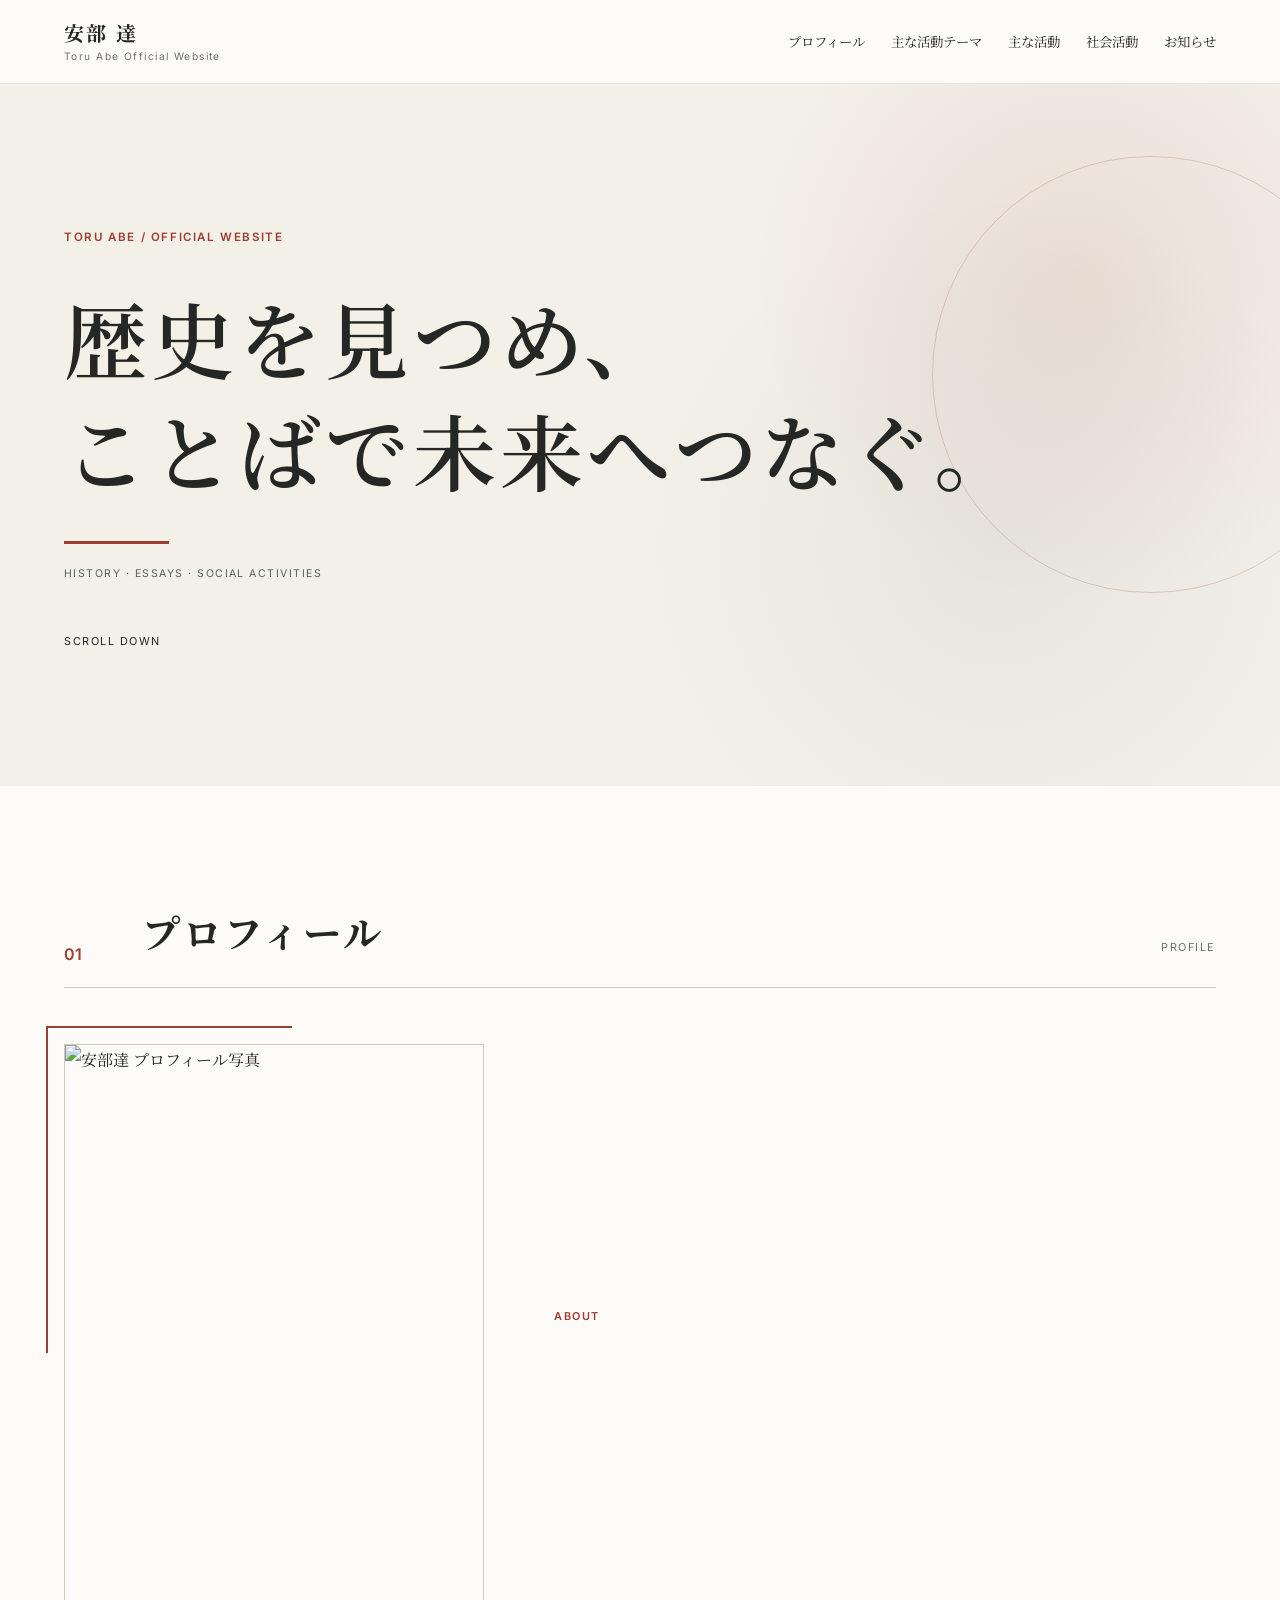
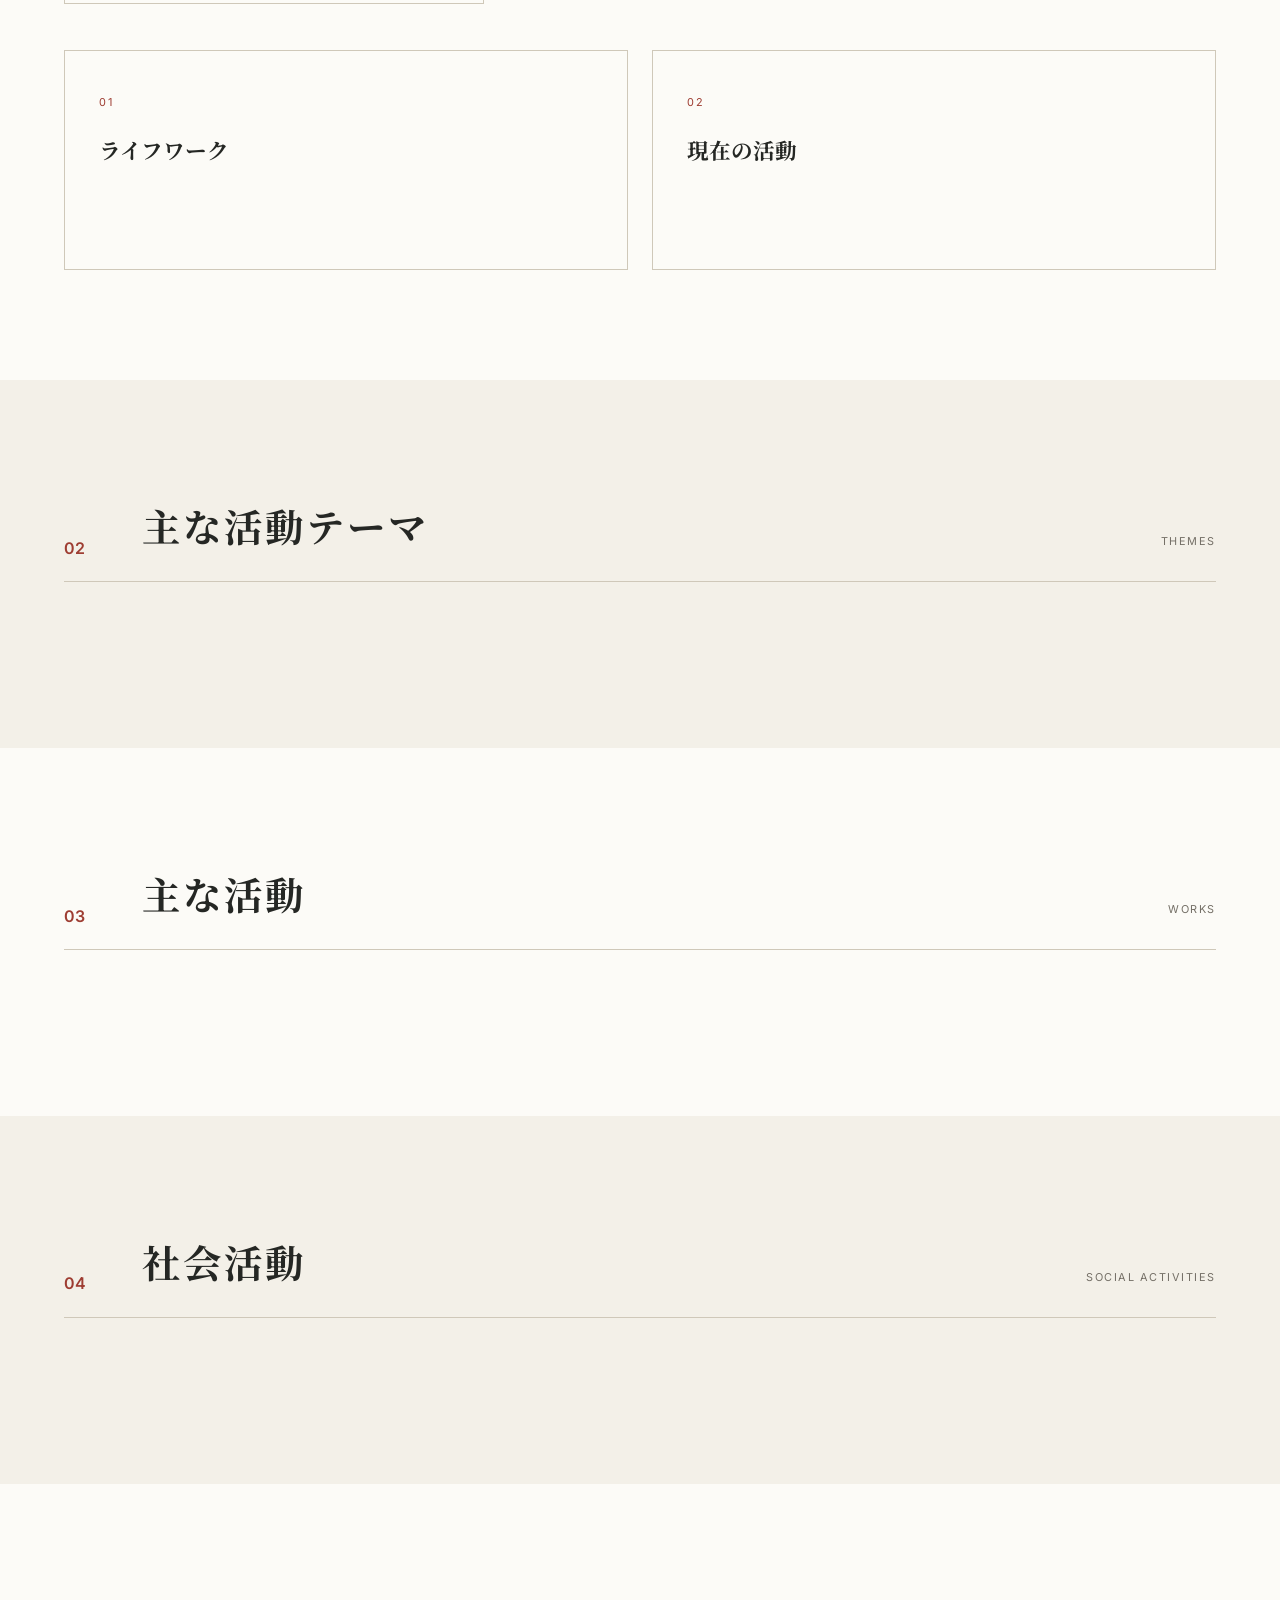
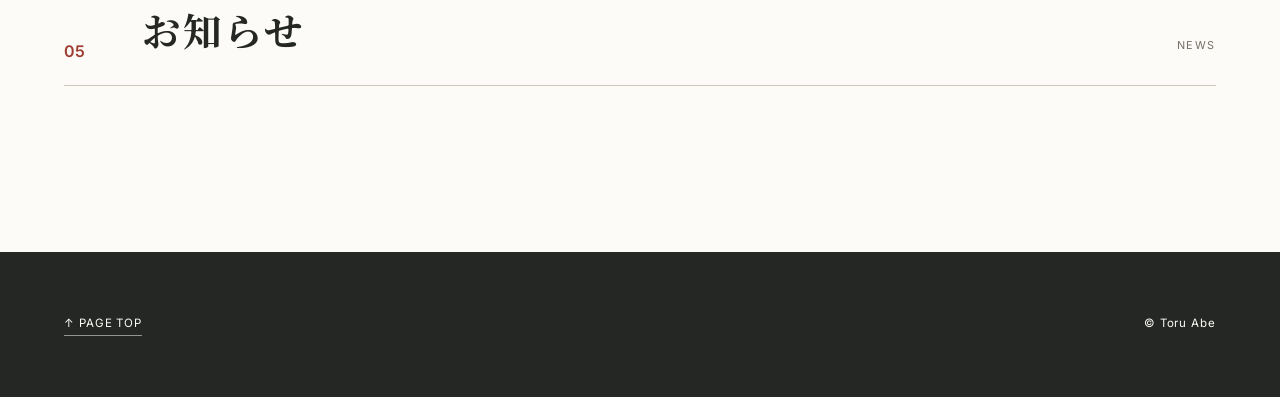
==== index.html @ 907e24d2 "Add files via upload" ====
<!doctype html>
<html lang="ja">
<head>
  <meta charset="utf-8">
  <meta name="viewport" content="width=device-width, initial-scale=1">
  <meta name="description" content="安部達 公式ウェブサイト">
  <title>安部 達 | Official Website</title>
  <link rel="preconnect" href="https://fonts.googleapis.com">
  <link rel="preconnect" href="https://fonts.gstatic.com" crossorigin>
  <link href="https://fonts.googleapis.com/css2?family=Noto+Serif+JP:wght@400;600;700&family=Inter:wght@400;500;600&display=swap" rel="stylesheet">
  <link rel="stylesheet" href="./styles.css">
</head>
<body>
  <header class="site-header">
    <a class="brand" href="#top">
      <span class="brand-ja" id="site-title">安部 達</span>
      <span class="brand-en" id="site-subtitle">Toru Abe Official Website</span>
    </a>
    <button class="menu-btn" type="button" aria-label="メニューを開く">MENU</button>
    <nav class="nav" aria-label="メインナビゲーション">
      <a href="#profile">プロフィール</a>
      <a href="#themes">主な活動テーマ</a>
      <a href="#works">主な活動</a>
      <a href="#social">社会活動</a>
      <a href="#news">お知らせ</a>
    </nav>
  </header>

  <main id="top">
    <section class="hero">
      <div class="hero-inner">
        <p class="eyebrow">TORU ABE / OFFICIAL WEBSITE</p>
        <h1 id="hero-lead">歴史を見つめ、<br>ことばで未来へつなぐ。</h1>
        <div class="hero-line"></div>
        <p class="hero-note">HISTORY · ESSAYS · SOCIAL ACTIVITIES</p>
        <a class="scroll-link" href="#profile">SCROLL DOWN</a>
      </div>
    </section>

    <section class="section" id="profile">
      <div class="section-heading">
        <p class="section-no">01</p>
        <h2>プロフィール</h2>
        <p class="section-en">PROFILE</p>
      </div>
      <div class="profile-feature">
        <figure class="profile-photo-wrap">
          <img src="./images/profile.jpg" alt="安部達 プロフィール写真" class="profile-photo">
        </figure>
        <div class="profile-copy">
          <p class="mini-label">ABOUT</p>
          <p class="lead-text" id="profile-intro"></p>
        </div>
      </div>
      <div class="profile-layout">
        <div class="profile-cards">
          <article class="card">
            <span class="card-index">01</span>
            <h3>ライフワーク</h3>
            <p id="profile-lifework"></p>
          </article>
          <article class="card">
            <span class="card-index">02</span>
            <h3>現在の活動</h3>
            <p id="profile-current"></p>
          </article>
        </div>
      </div>
    </section>

    <section class="section alt" id="themes">
      <div class="section-heading">
        <p class="section-no">02</p>
        <h2>主な活動テーマ</h2>
        <p class="section-en">THEMES</p>
      </div>
      <div class="grid three" id="themes-grid"></div>
    </section>

    <section class="section" id="works">
      <div class="section-heading">
        <p class="section-no">03</p>
        <h2>主な活動</h2>
        <p class="section-en">WORKS</p>
      </div>
      <div class="grid three" id="works-grid"></div>
    </section>

    <section class="section alt" id="social">
      <div class="section-heading">
        <p class="section-no">04</p>
        <h2>社会活動</h2>
        <p class="section-en">SOCIAL ACTIVITIES</p>
      </div>
      <div class="grid two" id="social-grid"></div>
    </section>

    <section class="section" id="news">
      <div class="section-heading">
        <p class="section-no">05</p>
        <h2>お知らせ</h2>
        <p class="section-en">NEWS</p>
      </div>
      <div class="news-list" id="news-list"></div>
    </section>
  </main>

  <footer class="footer">
    <a href="#top" class="to-top">↑ PAGE TOP</a>
    <p id="footer-text">© Toru Abe</p>
  </footer>

  <script src="./script.js"></script>
</body>
</html>
---- styles.css ----
:root{
  --ink:#252724;
  --paper:#F3F0E8;
  --white:#FCFBF7;
  --accent:#9E3D32;
  --sub:#536357;
  --line:#CFC8B9;
  --muted:#746F66;
}
*{box-sizing:border-box}
html{scroll-behavior:smooth}
body{
  margin:0;
  color:var(--ink);
  background:var(--white);
  font-family:"Noto Serif JP",serif;
  line-height:1.9;
}
a{color:inherit;text-decoration:none}
img{display:block;max-width:100%}
.site-header{
  position:sticky;top:0;z-index:20;
  display:flex;align-items:center;justify-content:space-between;
  min-height:84px;padding:14px 5vw;
  background:rgba(252,251,247,.95);
  border-bottom:1px solid rgba(37,39,36,.10);
  backdrop-filter:blur(12px);
}
.brand{display:flex;flex-direction:column;line-height:1.2}
.brand-ja{font-size:1.25rem;font-weight:700;letter-spacing:.12em}
.brand-en,.section-en,.eyebrow,.scroll-link,.card-index,.mini-label,.hero-note{
  font-family:Inter,sans-serif;letter-spacing:.14em;
}
.brand-en{font-size:.64rem;margin-top:5px;color:var(--muted)}
.nav{display:flex;gap:26px;font-size:.84rem}
.nav a{position:relative}
.nav a:after{
  content:"";position:absolute;left:0;bottom:-5px;width:0;height:1px;
  background:var(--accent);transition:.25s
}
.nav a:hover:after{width:100%}
.menu-btn{display:none;border:0;background:none;font-family:Inter,sans-serif}

.hero{
  min-height:78vh;display:flex;align-items:center;overflow:hidden;
  background:
    radial-gradient(circle at 84% 28%, rgba(158,61,50,.11), transparent 27%),
    radial-gradient(circle at 78% 66%, rgba(83,99,87,.08), transparent 32%),
    var(--paper);
  position:relative;
}
.hero:after{
  content:"";
  position:absolute;right:-7vw;top:8vh;
  width:34vw;height:34vw;min-width:280px;min-height:280px;
  border:1px solid rgba(158,61,50,.22);border-radius:50%;
}
.hero-inner{width:min(1180px,90vw);margin:auto;position:relative;z-index:1}
.eyebrow{font-size:.72rem;color:var(--accent);font-weight:600}
.hero h1{
  font-size:clamp(2.7rem,6.5vw,6rem);
  line-height:1.35;font-weight:600;letter-spacing:.05em;
  margin:32px 0;color:var(--ink)
}
.hero-line{width:105px;height:3px;background:var(--accent);margin:36px 0 20px}
.hero-note{font-size:.66rem;color:var(--sub);margin-bottom:40px}
.scroll-link{font-size:.68rem}

.section{padding:110px 5vw}
.section.alt{background:var(--paper)}
.section-heading{
  width:min(1180px,90vw);margin:0 auto 56px;
  display:grid;grid-template-columns:60px 1fr auto;align-items:end;gap:18px;
  border-bottom:1px solid var(--line);padding-bottom:18px
}
.section-no{margin:0;color:var(--accent);font-family:Inter,sans-serif;font-weight:600}
.section-heading h2{font-size:clamp(1.8rem,3vw,2.6rem);margin:0;letter-spacing:.08em}
.section-en{font-size:.68rem;color:var(--muted)}

.profile-feature{
  width:min(1180px,90vw);margin:0 auto 46px;
  display:grid;grid-template-columns:minmax(280px,420px) 1fr;gap:70px;align-items:center
}
.profile-photo-wrap{margin:0;position:relative}
.profile-photo-wrap:before{
  content:"";position:absolute;left:-18px;top:-18px;width:58%;height:58%;
  border-top:2px solid var(--accent);border-left:2px solid var(--accent)
}
.profile-photo{
  width:100%;aspect-ratio:3/4;object-fit:cover;object-position:center 28%;
  border:1px solid var(--line);
}
.profile-copy{max-width:650px}
.mini-label{font-size:.68rem;color:var(--accent);font-weight:600;margin:0 0 15px}
.lead-text{font-size:1.12rem;margin:0}
.profile-layout,.grid,.news-list{width:min(1180px,90vw);margin:auto}
.profile-cards{display:grid;grid-template-columns:1fr 1fr;gap:24px}
.card{
  background:var(--white);border:1px solid var(--line);
  padding:34px;min-height:220px
}
.alt .card{background:rgba(252,251,247,.7)}
.card-index{font-size:.68rem;color:var(--accent)}
.card h3{font-size:1.35rem;margin:14px 0}
.card p{color:#44463f;margin:0}

.grid{display:grid;gap:26px}
.grid.three{grid-template-columns:repeat(3,1fr)}
.grid.two{grid-template-columns:repeat(2,1fr)}
.text-card{
  border-top:3px solid var(--accent);
  background:var(--white);min-height:230px;overflow:hidden;
  display:flex;flex-direction:column
}
.text-card-image-wrap{
  background:#e8e3da;
  overflow:hidden;
  border-bottom:1px solid var(--line)
}
.text-card-image{
  width:100%;
  height:260px;
  object-fit:cover;
}
.text-card-image.portrait{
  height:360px;
  object-fit:contain;
  background:#ede8df;
}
.text-card-body{padding:30px;display:flex;flex-direction:column;flex:1}
.text-card h3{font-size:1.4rem;margin:0 0 18px}
.text-card p{margin:0;color:#49504c}
.text-card a{
  display:inline-block;margin-top:22px;
  font-family:Inter,sans-serif;font-size:.72rem;letter-spacing:.12em;
  border-bottom:1px solid var(--ink);align-self:flex-start
}
.text-card.has-image{border-top-color:var(--sub)}
.text-card.has-image h3:before{
  content:"";display:inline-block;width:26px;height:2px;background:var(--accent);
  vertical-align:middle;margin-right:10px
}

.news-item{
  display:grid;grid-template-columns:140px 1fr;
  gap:22px;padding:25px 0;border-bottom:1px solid var(--line)
}
.news-date{font-family:Inter,sans-serif;color:var(--accent);font-size:.78rem}
.news-title{font-weight:700;margin-bottom:8px}
.news-text{color:#525854}
.footer{
  padding:50px 5vw;background:var(--ink);color:var(--white);
  display:flex;justify-content:space-between;align-items:center;
  font-family:Inter,sans-serif;font-size:.72rem;letter-spacing:.08em
}
.to-top{border-bottom:1px solid rgba(255,255,255,.5)}

@media (max-width:860px){
  .nav{
    display:none;position:absolute;top:84px;left:0;right:0;
    flex-direction:column;padding:28px 5vw;background:var(--white);
    border-bottom:1px solid var(--line)
  }
  .nav.open{display:flex}
  .menu-btn{display:block}
  .section{padding:80px 5vw}
  .section-heading{grid-template-columns:44px 1fr}
  .section-en{grid-column:2}
  .profile-feature{grid-template-columns:1fr;gap:35px}
  .profile-photo-wrap{max-width:440px}
  .profile-cards,.grid.three,.grid.two{grid-template-columns:1fr}
  .news-item{grid-template-columns:1fr;gap:5px}
  .hero{min-height:68vh}
  .hero:after{right:-34vw;top:16vh}
}
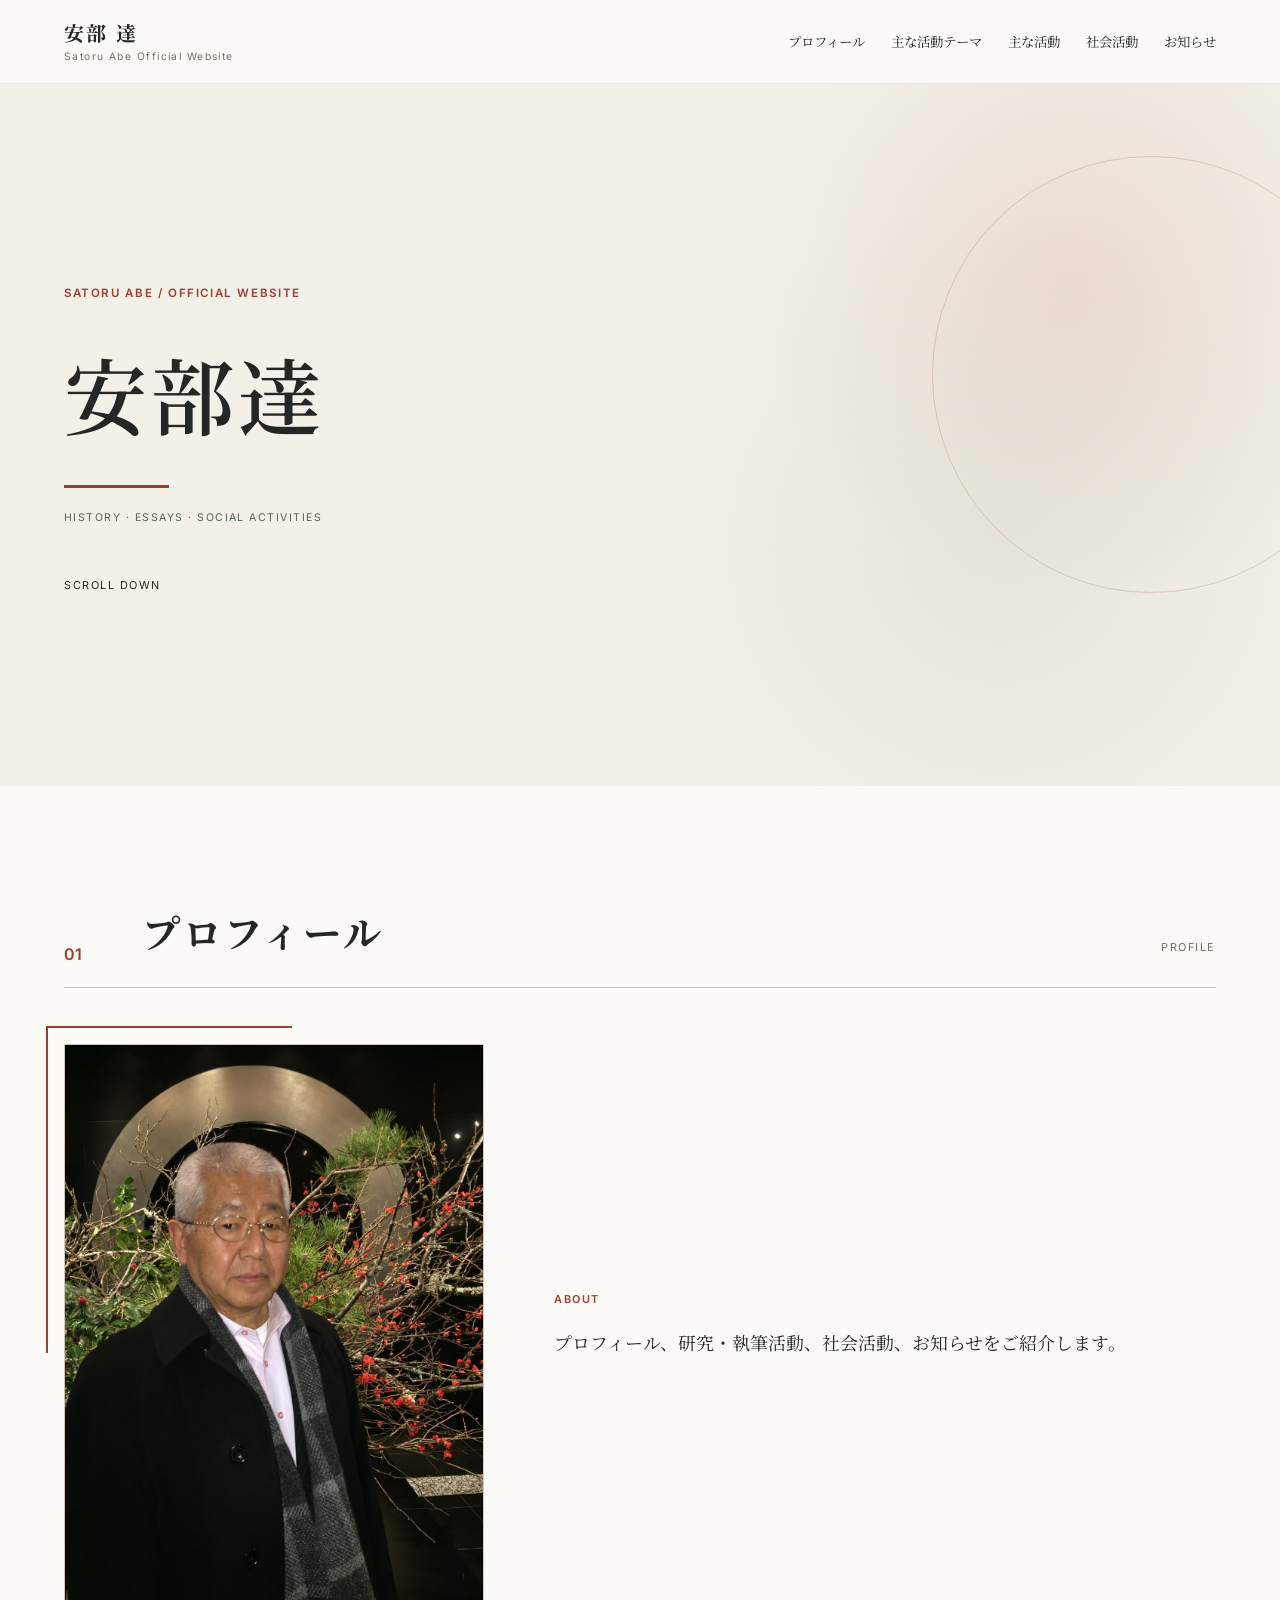
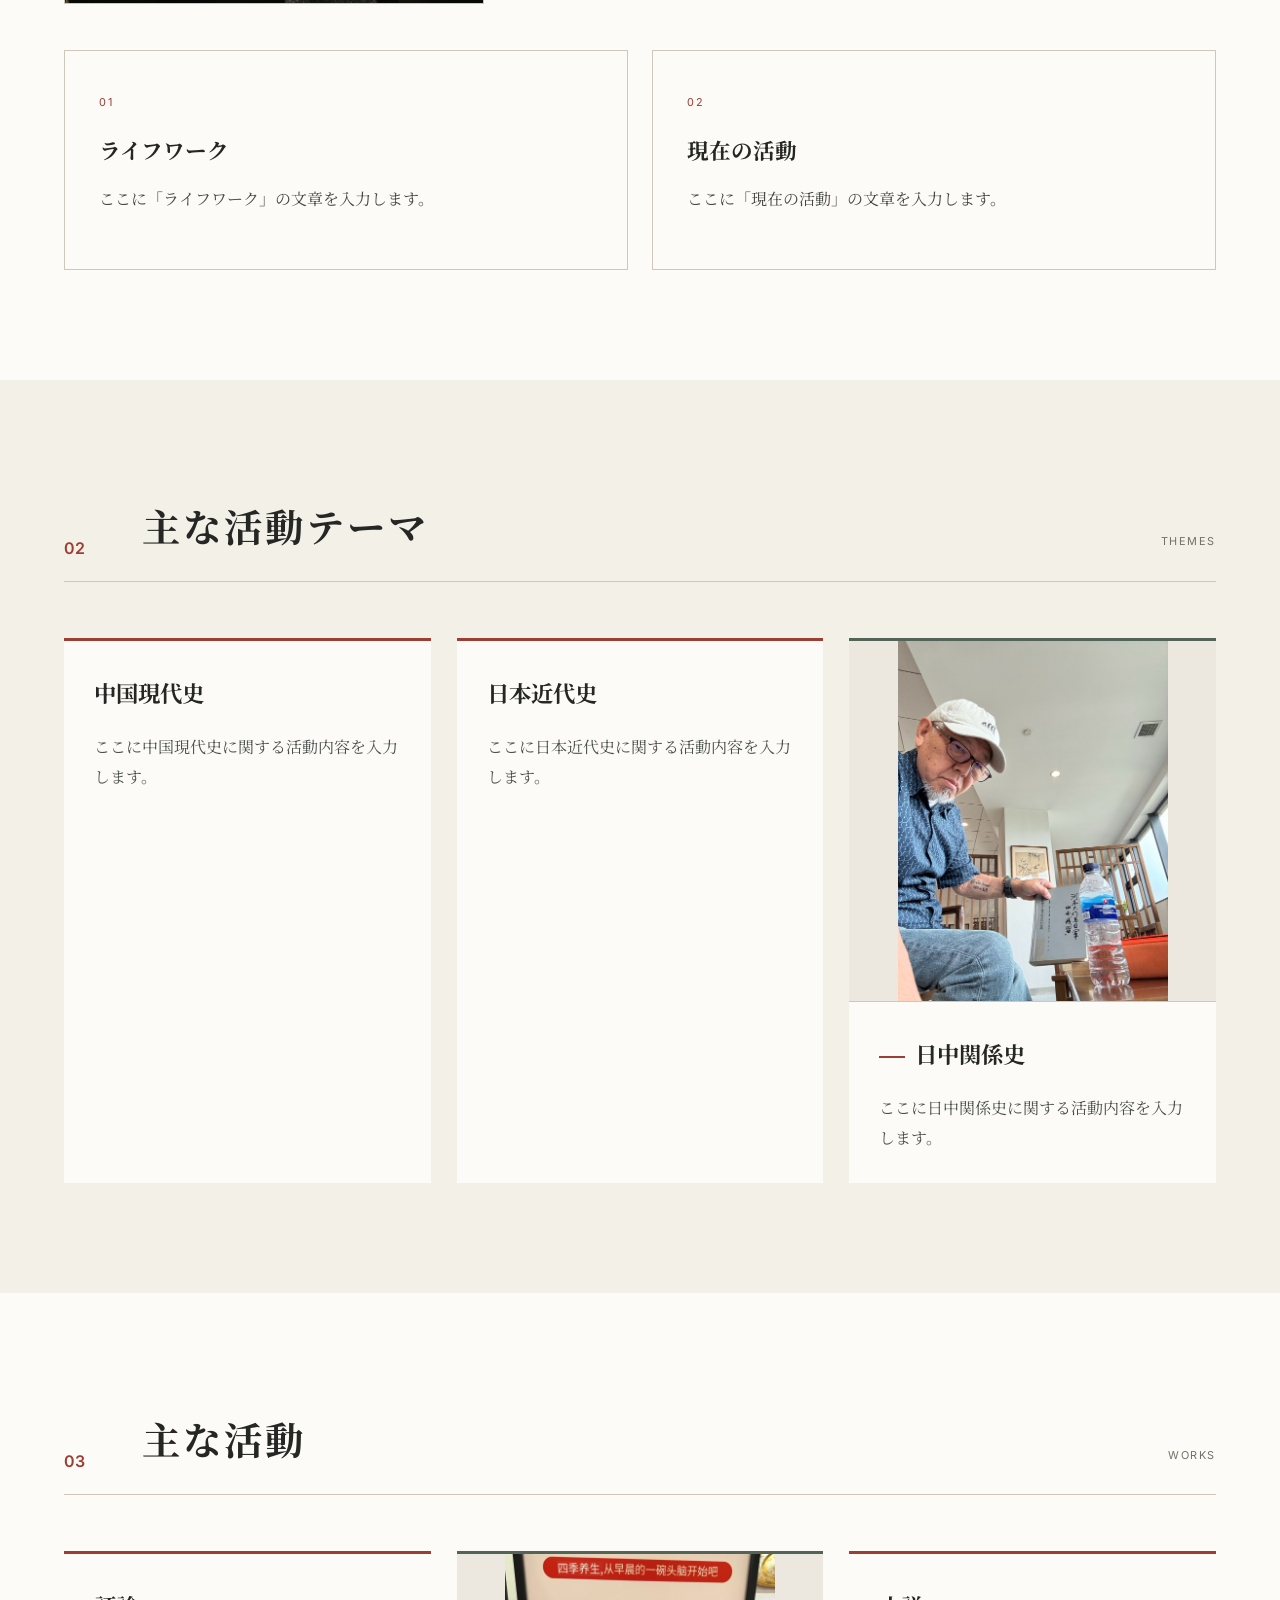
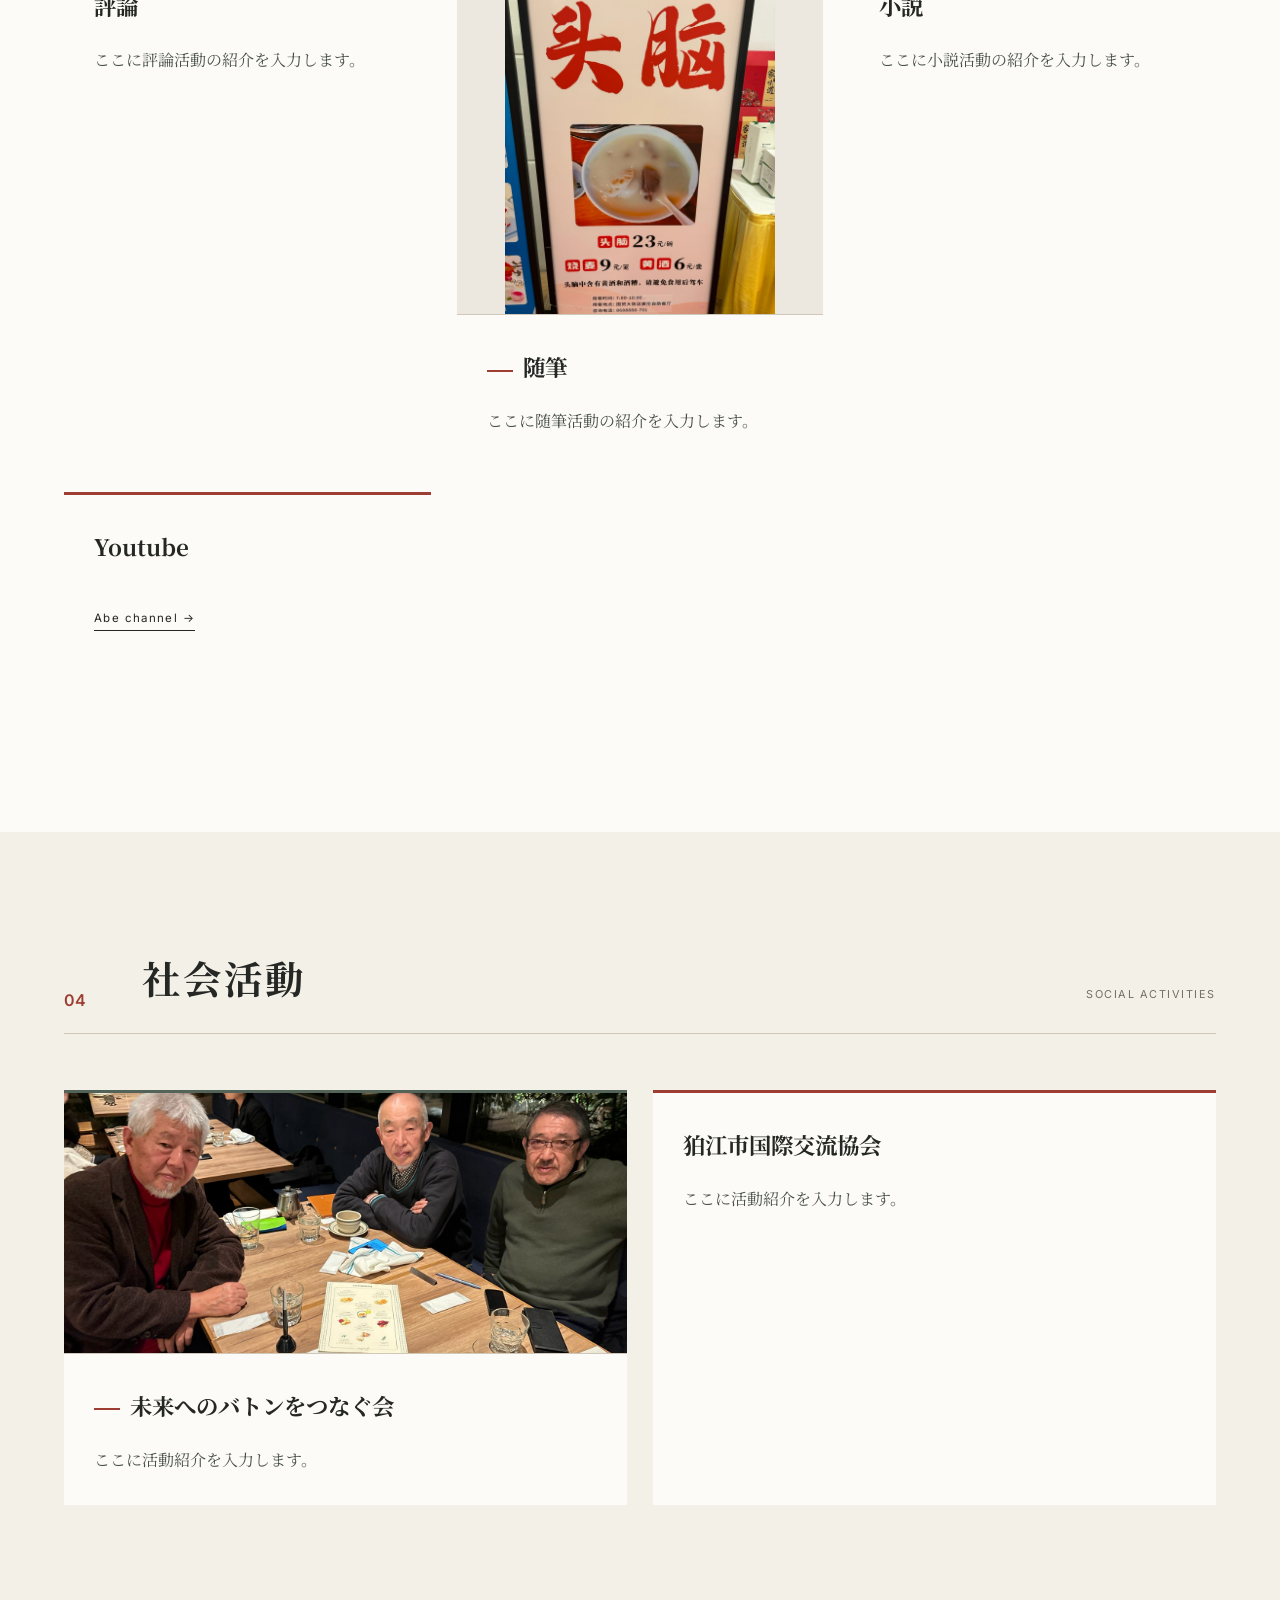
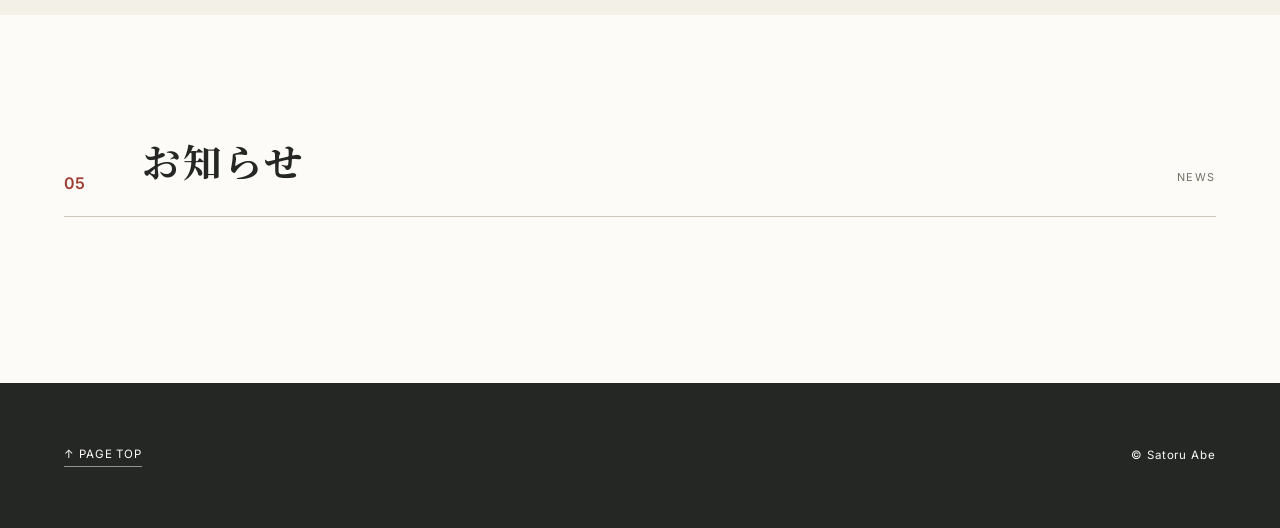
==== commit e5b80533: "Update index.html" ====
--- a/index.html
+++ b/index.html
@@ -14,7 +14,7 @@
   <header class="site-header">
     <a class="brand" href="#top">
       <span class="brand-ja" id="site-title">安部 達</span>
-      <span class="brand-en" id="site-subtitle">Toru Abe Official Website</span>
+      <span class="brand-en" id="site-subtitle">Satoru Abe Official Website</span>
     </a>
     <button class="menu-btn" type="button" aria-label="メニューを開く">MENU</button>
     <nav class="nav" aria-label="メインナビゲーション">
@@ -29,7 +29,7 @@
   <main id="top">
     <section class="hero">
       <div class="hero-inner">
-        <p class="eyebrow">TORU ABE / OFFICIAL WEBSITE</p>
+        <p class="eyebrow">SATORU ABE / OFFICIAL WEBSITE</p>
         <h1 id="hero-lead">歴史を見つめ、<br>ことばで未来へつなぐ。</h1>
         <div class="hero-line"></div>
         <p class="hero-note">HISTORY · ESSAYS · SOCIAL ACTIVITIES</p>
@@ -107,7 +107,7 @@
 
   <footer class="footer">
     <a href="#top" class="to-top">↑ PAGE TOP</a>
-    <p id="footer-text">© Toru Abe</p>
+    <p id="footer-text">© Satoru Abe</p>
   </footer>
 
   <script src="./script.js"></script>
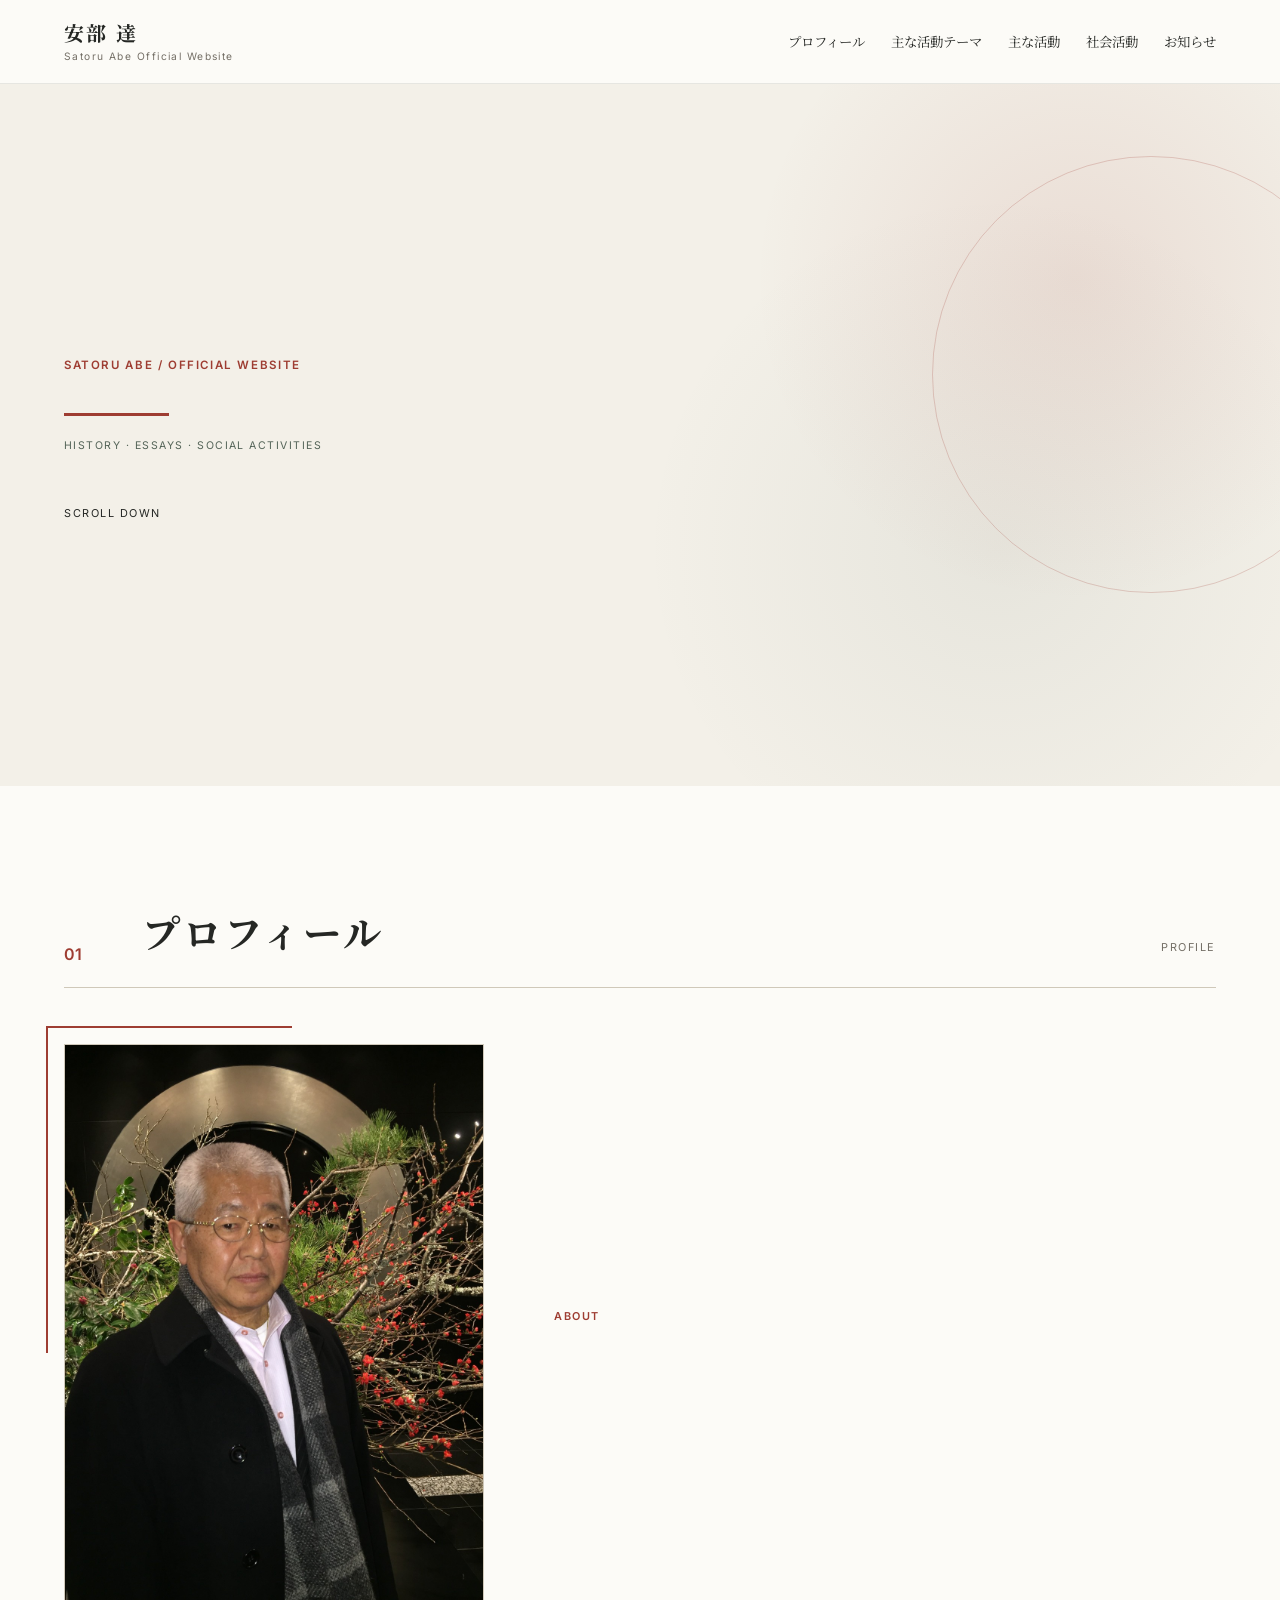
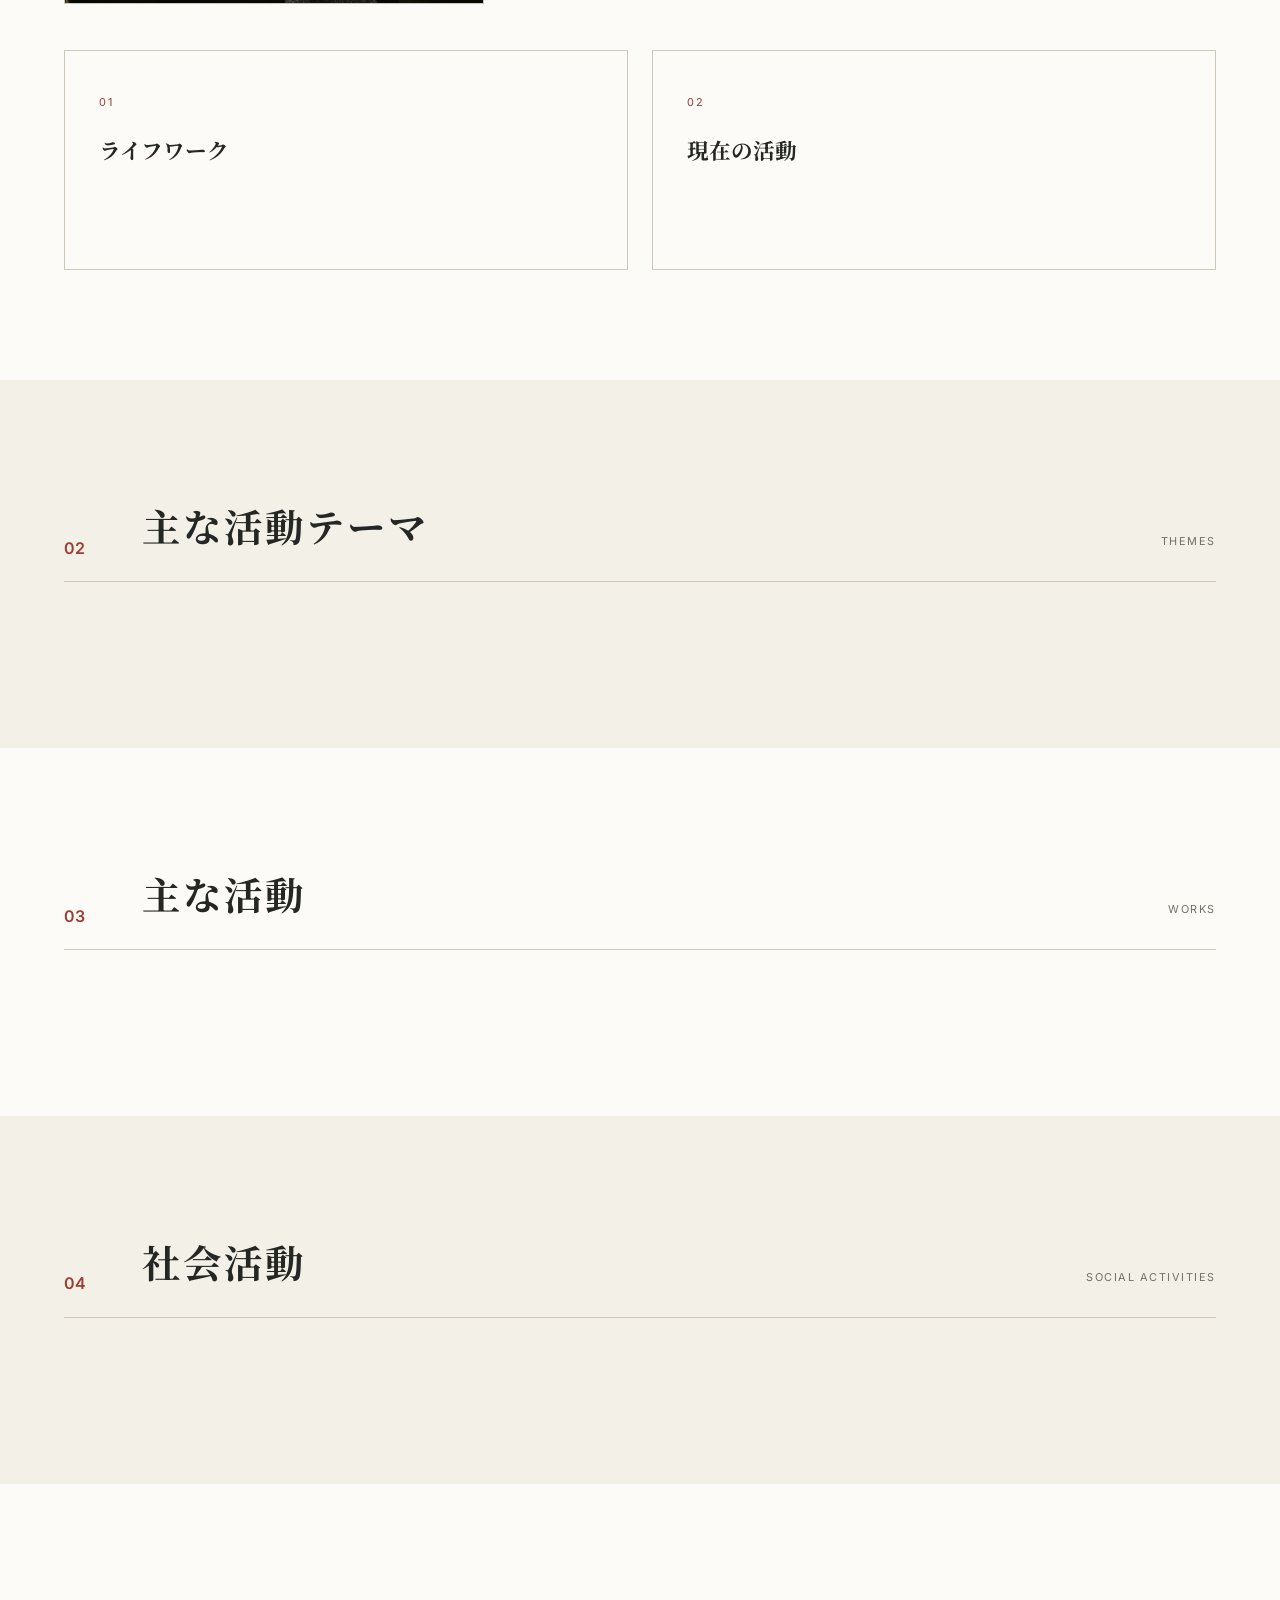
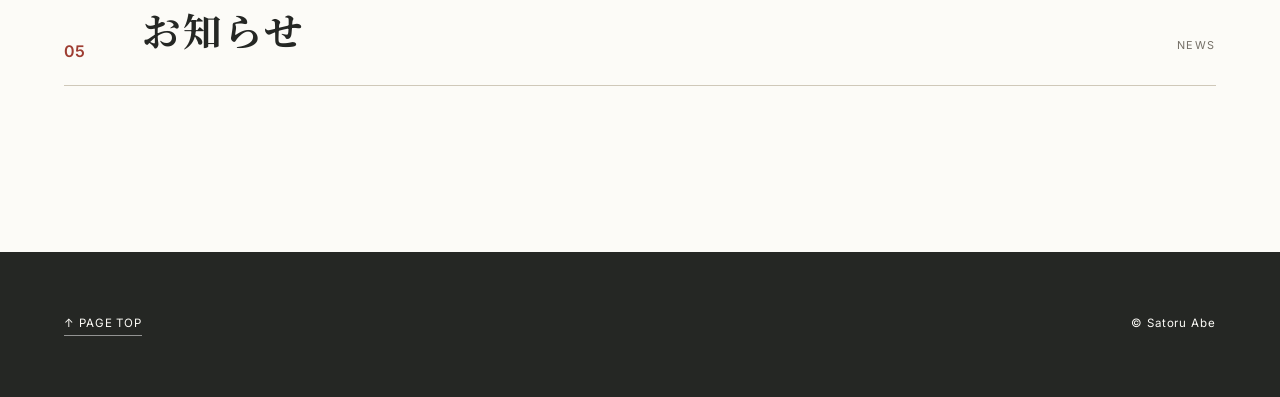
==== commit 725ed4cc: "Update index.html" ====
--- a/index.html
+++ b/index.html
@@ -5,6 +5,7 @@
   <meta name="viewport" content="width=device-width, initial-scale=1">
   <meta name="description" content="安部達 公式ウェブサイト">
   <title>安部 達 | Official Website</title>
+  <meta name="google-site-verification" content="uGGtk0O5Z8IBTciTofp4KTdJHg_cePmDdaCiikXEZEo" />
   <link rel="preconnect" href="https://fonts.googleapis.com">
   <link rel="preconnect" href="https://fonts.gstatic.com" crossorigin>
   <link href="https://fonts.googleapis.com/css2?family=Noto+Serif+JP:wght@400;600;700&family=Inter:wght@400;500;600&display=swap" rel="stylesheet">
@@ -30,7 +31,6 @@
     <section class="hero">
       <div class="hero-inner">
         <p class="eyebrow">SATORU ABE / OFFICIAL WEBSITE</p>
-        <h1 id="hero-lead">歴史を見つめ、<br>ことばで未来へつなぐ。</h1>
         <div class="hero-line"></div>
         <p class="hero-note">HISTORY · ESSAYS · SOCIAL ACTIVITIES</p>
         <a class="scroll-link" href="#profile">SCROLL DOWN</a>
